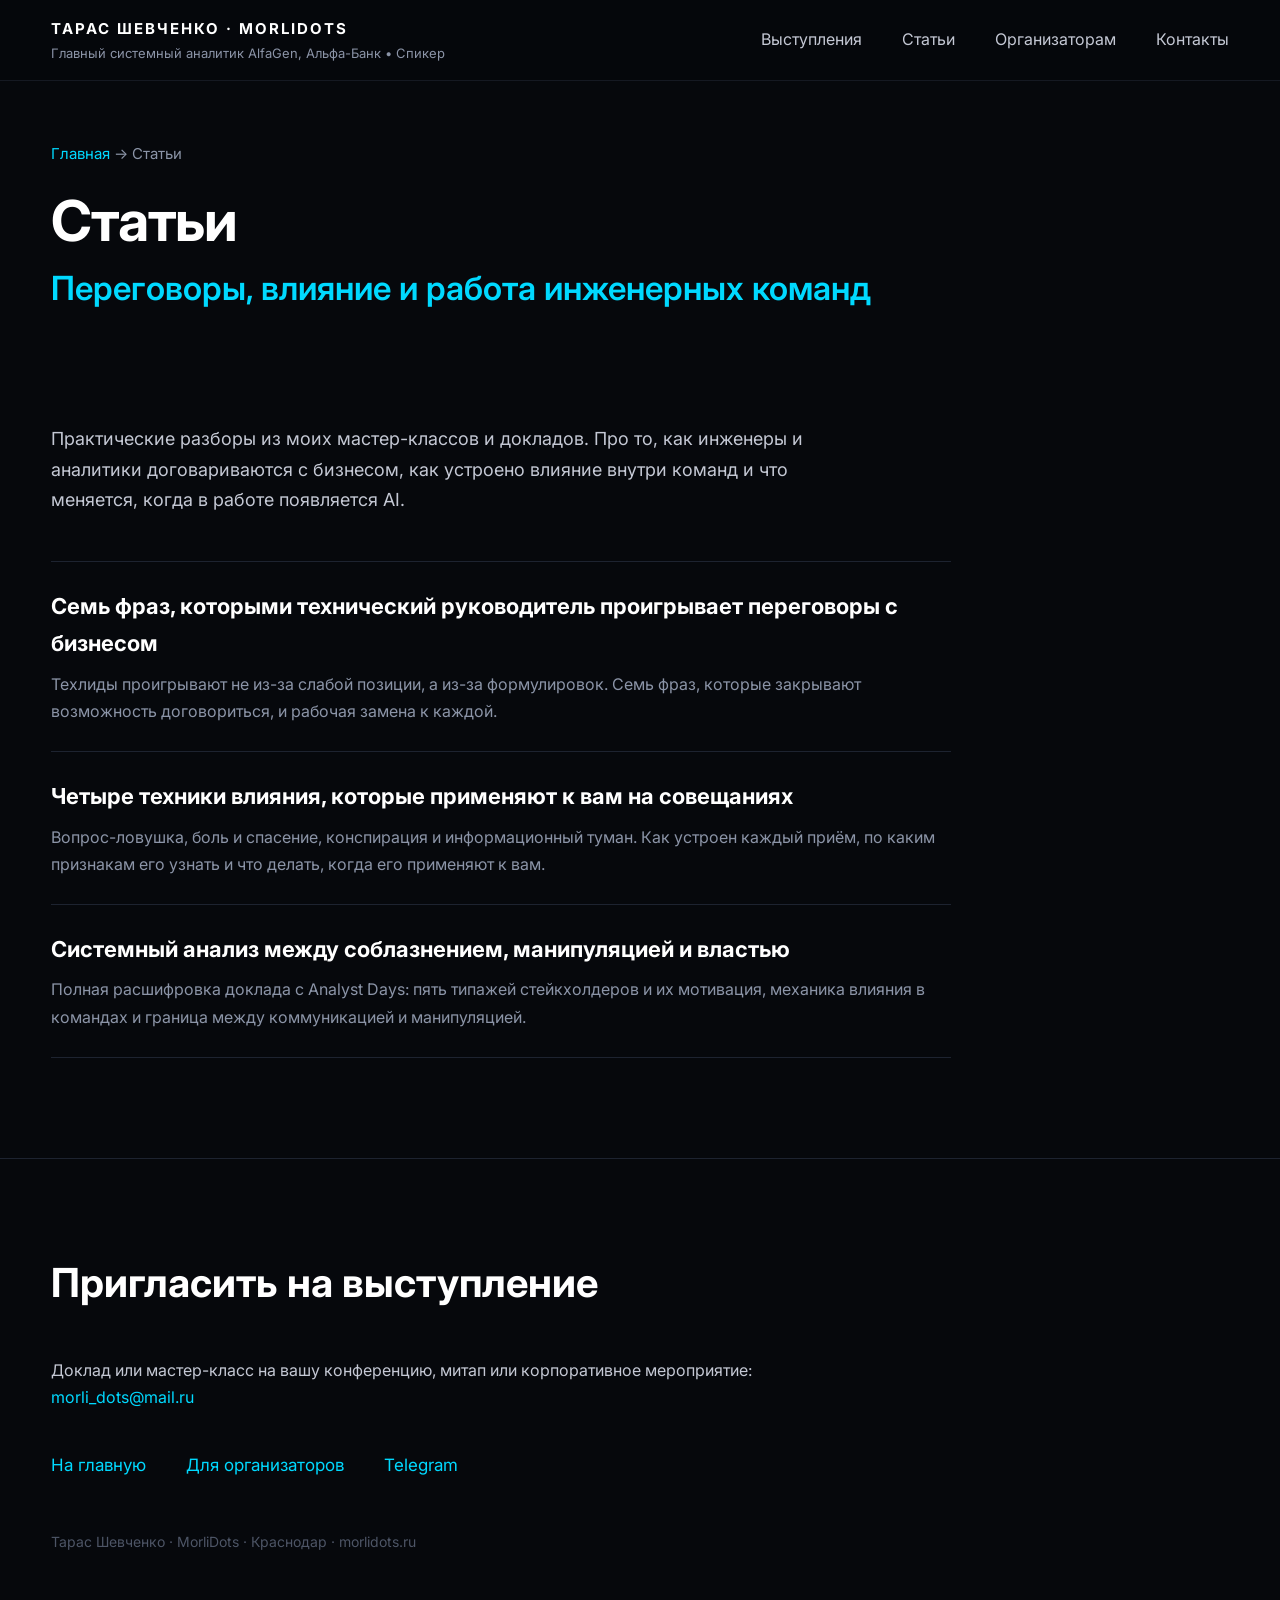
==== articles/index.html @ 01f883f8 "Add files via upload" ====
<!DOCTYPE html>
<html lang="ru">
<head>
<meta charset="UTF-8">
<meta name="viewport" content="width=device-width,initial-scale=1">

<title>Статьи о переговорах, требованиях и работе инженерных команд — Тарас Шевченко (MorliDots)</title>
<meta name="description" content="Статьи и разборы о внутрикорпоративных переговорах, влиянии в рабочих коммуникациях, требованиях и работе инженерных команд в эпоху AI. Автор — Тарас Шевченко, главный системный аналитик AI-платформы, спикер Analyst Days, DevOpsConf и TeamLead Conf.">
<link rel="canonical" href="https://morlidots.ru/articles/">

<meta property="og:type" content="website">
<meta property="og:title" content="Статьи — Тарас Шевченко (MorliDots)">
<meta property="og:description" content="Разборы о переговорах инженеров с бизнесом, влиянии в рабочих коммуникациях и работе команд в эпоху AI.">
<meta property="og:url" content="https://morlidots.ru/articles/">
<meta property="og:locale" content="ru_RU">

<link rel="stylesheet" href="../style.css">
<link rel="preconnect" href="https://fonts.googleapis.com">
<link href="https://fonts.googleapis.com/css2?family=Inter:wght@300;400;500;600;700;800&display=swap" rel="stylesheet">

<script type="application/ld+json">
{
  "@context": "https://schema.org",
  "@type": "CollectionPage",
  "name": "Статьи Тараса Шевченко (MorliDots)",
  "description": "Разборы о внутрикорпоративных переговорах, влиянии в рабочих коммуникациях, требованиях и работе инженерных команд.",
  "inLanguage": "ru",
  "url": "https://morlidots.ru/articles/",
  "author": {
    "@type": "Person",
    "name": "Тарас Шевченко",
    "alternateName": "MorliDots",
    "url": "https://morlidots.ru/"
  },
  "hasPart": [
    {
      "@type": "Article",
      "headline": "Четыре техники влияния, которые применяют к вам на совещаниях",
      "url": "https://morlidots.ru/articles/tehniki-vliyaniya.html"
    },
    {
      "@type": "Article",
      "headline": "Семь фраз, которыми технический руководитель проигрывает переговоры с бизнесом",
      "url": "https://morlidots.ru/articles/sem-fraz-peregovory.html"
    }
  ]
}
</script>

<!-- ===== СТАНДАРТНЫЙ БЛОК: иконки и счётчики ===== -->
<link rel="icon" href="/favicon.svg" type="image/svg+xml">
<link rel="icon" href="/favicon.ico" sizes="32x32">
<link rel="apple-touch-icon" href="/favicon-180.png">

<!-- Google tag (gtag.js) -->
<script async src="https://www.googletagmanager.com/gtag/js?id=G-QC8YJLD4YS"></script>
<script>
  window.dataLayer = window.dataLayer || [];
  function gtag(){dataLayer.push(arguments);}
  gtag('js', new Date());
  gtag('config', 'G-QC8YJLD4YS');
</script>

<!-- Yandex.Metrika counter -->
<script type="text/javascript">
    (function(m,e,t,r,i,k,a){
        m[i]=m[i]||function(){(m[i].a=m[i].a||[]).push(arguments)};
        m[i].l=1*new Date();
        for (var j = 0; j < document.scripts.length; j++) {if (document.scripts[j].src === r) { return; }}
        k=e.createElement(t),a=e.getElementsByTagName(t)[0],k.async=1,k.src=r,a.parentNode.insertBefore(k,a)
    })(window, document,'script','https://mc.yandex.ru/metrika/tag.js?id=110468772', 'ym');
    ym(110468772, 'init', {ssr:true, webvisor:true, clickmap:true, ecommerce:"dataLayer", referrer: document.referrer, url: location.href, accurateTrackBounce:true, trackLinks:true});
</script>
<noscript><div><img src="https://mc.yandex.ru/watch/110468772" style="position:absolute; left:-9999px;" alt="" /></div></noscript>
<!-- ===== /СТАНДАРТНЫЙ БЛОК ===== -->
</head>
<body>

<header class="header">
  <div class="container nav">
    <div class="logo">
      <div class="name"><a href="../index.html">ТАРАС ШЕВЧЕНКО · MORLIDOTS</a></div>
      <div class="role">Главный системный аналитик AlfaGen, Альфа-Банк • Спикер</div>
    </div>
    <nav>
      <a href="../index.html#history">Выступления</a>
      <a href="./index.html">Статьи</a>
      <a href="../index.html#organizers">Организаторам</a>
      <a href="../index.html#contacts">Контакты</a>
    </nav>
  </div>
</header>

<section class="talk-hero">
  <div class="container">
    <div class="breadcrumb"><a href="../index.html">Главная</a> → Статьи</div>
    <h1>Статьи</h1>
    <div class="tagline">Переговоры, влияние и работа инженерных команд</div>
  </div>
</section>

<section class="section">
  <div class="container">

    <p class="section-lead">Практические разборы из моих мастер-классов и докладов. Про то, как инженеры и аналитики договариваются с бизнесом, как устроено влияние внутри команд и что меняется, когда в работе появляется AI.</p>

    <ul class="article-list">

      <li>
        <h3><a href="./sem-fraz-peregovory.html">Семь фраз, которыми технический руководитель проигрывает переговоры с бизнесом</a></h3>
        <p>Техлиды проигрывают не из-за слабой позиции, а из-за формулировок. Семь фраз, которые закрывают возможность договориться, и рабочая замена к каждой.</p>
      </li>

      <li>
        <h3><a href="./tehniki-vliyaniya.html">Четыре техники влияния, которые применяют к вам на совещаниях</a></h3>
        <p>Вопрос-ловушка, боль и спасение, конспирация и информационный туман. Как устроен каждый приём, по каким признакам его узнать и что делать, когда его применяют к вам.</p>
      </li>

      <li>
        <h3><a href="../talk-provoke.html">Системный анализ между соблазнением, манипуляцией и властью</a></h3>
        <p>Полная расшифровка доклада с Analyst Days: пять типажей стейкхолдеров и их мотивация, механика влияния в командах и граница между коммуникацией и манипуляцией.</p>
      </li>

    </ul>

  </div>
</section>

<footer>
  <div class="container">
    <h2>Пригласить на выступление</h2>
    <p>Доклад или мастер-класс на вашу конференцию, митап или корпоративное мероприятие: <a href="mailto:morli_dots@mail.ru">morli_dots@mail.ru</a></p>
    <div class="contacts-row">
      <a href="../index.html">На главную</a>
      <a href="../index.html#organizers">Для организаторов</a>
      <a href="https://t.me/AnalystsMind" target="_blank" rel="noopener">Telegram</a>
    </div>
    <p class="footer-signature">Тарас Шевченко · MorliDots · Краснодар · morlidots.ru</p>
  </div>
</footer>

</body>
</html>
---- style.css ----
*,
*::before,
*::after {
    margin: 0;
    padding: 0;
    box-sizing: border-box;
}

html {
    scroll-behavior: smooth;
}

body {
    background: #06080c;
    color: #ffffff;
    font-family: "Inter", sans-serif;
    line-height: 1.7;
    -webkit-font-smoothing: antialiased;
    text-rendering: optimizeLegibility;
}

img {
    display: block;
    max-width: 100%;
}

a {
    text-decoration: none;
    color: inherit;
}

a,
button,
.card,
.badges img,
.stat,
.btn {
    transition: all .25s ease;
}

.container {
    width: min(1400px, 92%);
    margin: 0 auto;
}

/* ==========================
   HEADER
========================== */

.header {
    position: sticky;
    top: 0;
    z-index: 1000;
    background: rgba(6, 8, 12, .85);
    backdrop-filter: blur(20px);
    border-bottom: 1px solid #151922;
}

.nav {
    height: 80px;
    display: flex;
    justify-content: space-between;
    align-items: center;
    gap: 40px;
}

.logo .name {
    font-size: 15px;
    font-weight: 700;
    letter-spacing: 2px;
    white-space: nowrap;
}

.logo .role {
    font-size: 13px;
    color: #8b94a7;
}

nav {
    display: flex;
    gap: 40px;
}

nav a {
    color: #c4c8d4;
}

nav a:hover {
    color: #00d9ff;
}

/* ==========================
   HERO
========================== */

.hero {
    padding: 70px 0 90px;
}

/* Имя вынесено из сетки — тянется на всю ширину контейнера */
.hero-head {
    margin-bottom: 60px;
}

.hero-grid {
    display: grid;
    grid-template-columns:
        minmax(280px, 340px)
        minmax(400px, 1fr)
        minmax(180px, 220px);
    gap: 50px;
    align-items: center;
}

.hero-photo {
    display: flex;
    justify-content: center;
    align-items: center;
}

.hero-photo img {
    width: 100%;
    max-width: 340px;
    aspect-ratio: 1;
    object-fit: cover;
    border-radius: 32px;
    box-shadow:
        0 40px 80px rgba(0,0,0,.45);
}

.label {
    color: #00d9ff;
    font-size: 13px;
    font-weight: 700;
    letter-spacing: 3px;
    margin-bottom: 24px;
    /* «•» в Inter сидит низко — приподнимаем, чтобы строка не выглядела рваной */
    white-space: nowrap;
}

.label .dot {
    display: inline-block;
    margin: 0 4px;
    color: #2a3444;
    transform: translateY(-1px);
}

.hero-content {
    max-width: 100%;
}

h1 {
    font-size: clamp(40px, 7.6vw, 112px);
    line-height: .98;
    margin-bottom: 18px;
    letter-spacing: -2px;
    text-wrap: balance;
}

/* Ник тем же кеглем, но приглушённый — имя и хэндл читаются как одно целое */
h1 .handle {
    color: #3a4354;
    font-weight: 500;
}

.tagline {
    font-size: clamp(20px, 2.6vw, 34px);
    line-height: 1.25;
    color: #00d9ff;
    font-weight: 600;
    max-width: 900px;
}

.hero p {
    font-size: clamp(17px, 1.5vw, 19px);
    color: #c4c8d4;
    max-width: 100%;
}

/* Факты чипами, а не серой строкой — не «болтается», а держит низ блока */
.hero-facts {
    list-style: none;
    display: flex;
    flex-wrap: wrap;
    gap: 10px;
    margin-top: 26px;
}

.hero-facts li {
    padding: 8px 16px;
    border: 1px solid #1d2330;
    border-radius: 999px;
    color: #8b94a7;
    font-size: 14px;
    font-weight: 500;
    white-space: nowrap;
}

.buttons {
    display: flex;
    flex-wrap: wrap;
    gap: 20px;
    margin-top: 40px;
}

.btn {
    padding: 18px 30px;
    border-radius: 16px;
    font-weight: 600;
}

.btn:hover {
    transform: translateY(-3px);
}

.btn-primary {
    background: linear-gradient(
        90deg,
        #00d9ff,
        #42bfff
    );
    color: #000;
}

.btn-primary:hover {
    box-shadow:
        0 15px 35px rgba(0,217,255,.25);
}

.btn-secondary {
    border: 1px solid #293040;
    color: #fff;
}

.btn-secondary:hover {
    border-color: #00d9ff;
}

/* ==========================
   STATS
========================== */

.stats {
    display: flex;
    flex-direction: column;
    gap: 24px;
}

.stat {
    background: #11151f;
    border: 1px solid #1d2330;
    border-radius: 24px;
    padding: 28px;
    min-width: 180px;
}

.stat:hover {
    border-color: #00d9ff;
}

.number {
    font-size: 42px;
    font-weight: 800;
    color: #00d9ff;
    line-height: 1.1;
}

.text {
    color: #8b94a7;
    font-size: 15px;
}

/* ==========================
   CONFERENCES
========================== */

.events-strip {
    padding: 30px 0;
    border-top: 1px solid #1d2330;
    border-bottom: 1px solid #1d2330;
}

.events-track {
    display: flex;
    flex-wrap: wrap;
    justify-content: center;
    gap: 16px;
}

.events-track span {
    padding: 14px 24px;
    background: #11151f;
    border: 1px solid #1d2330;
    border-radius: 999px;
    color: #8b94a7;
    font-weight: 600;
}

.events-track span:hover {
    color: #00d9ff;
    border-color: #00d9ff;
}

/* ==========================
   SECTIONS
========================== */

.section {
    padding: 100px 0;
}

.dark {
    background: #0d1117;
}

h2 {
    font-size: clamp(28px, 3.4vw, 40px);
    margin-bottom: 50px;
    line-height: 1.2;
}

h3 {
    margin-bottom: 14px;
}

.section-lead {
    color: #c4c8d4;
    max-width: 800px;
    margin-top: -25px;
    margin-bottom: 45px;
    font-size: 18px;
}

/* ==========================
   TIMELINE — «Где выступал»
========================== */

.timeline {
    list-style: none;
    border-top: 1px solid #1d2330;
}

.timeline li {
    padding: 22px 0;
    border-bottom: 1px solid #1d2330;
    display: grid;
    grid-template-columns: minmax(240px, 320px) 1fr;
    gap: 30px;
}

.timeline .when {
    font-weight: 600;
    color: #ffffff;
}

.timeline .what {
    color: #8b94a7;
}

.timeline .what a {
    color: #00d9ff;
}

.timeline .what a:hover {
    color: #7deeff;
}

@media (max-width: 900px) {
    .timeline li {
        grid-template-columns: 1fr;
        gap: 6px;
    }
}

/* ==========================
   TALKS / CARDS
========================== */

.cards {
    display: grid;
    grid-template-columns: repeat(auto-fit, minmax(360px,1fr));
    gap: 32px;
}

.card {
    background: #11151f;
    border: 1px solid #1d2330;
    border-radius: 32px;
    overflow: hidden;
    display: flex;
    flex-direction: column;
    height: 100%;
}

.card:hover {
    transform: translateY(-8px);
    box-shadow:
        0 30px 60px rgba(0,0,0,.5),
        0 0 40px rgba(0,217,255,.15);
}

.card img {
    width: 100%;
    height: 260px;
    object-fit: contain;
    background: #0d1117;
    padding: 8px;
}

.card-content {
    padding: 30px;
    display: flex;
    flex-direction: column;
    flex-grow: 1;
}

.card-content h3 {
    font-size: 21px;
    line-height: 1.3;
    margin-bottom: 12px;
}

/*  БЫЛО: .card-content p { flex: 1; min-height: 80px }
    Это правило растягивало КАЖДЫЙ абзац карточки.
    С одним абзацем работало как распорка, с несколькими — ломало верстку. */
.card-content p {
    color: #c4c8d4;
    margin-bottom: 14px;
}

.card-content p:last-child {
    margin-bottom: 0;
}

/* Распорка теперь отдельным элементом, а не абзацем */
.card-spacer {
    flex: 1;
    min-height: 10px;
}

.talk-meta {
    color: #8b94a7;
    font-size: 14px;
    line-height: 1.6;
    margin-bottom: 16px;
}

.talk-meta strong {
    color: #c4c8d4;
}

.talk-meta a {
    color: #00d9ff;
    border-bottom: 1px solid rgba(0,217,255,.3);
}

.talk-meta a:hover {
    color: #7deeff;
}

/* ==========================
   VIDEO LINK
========================== */

.talk-link {
    display: inline-flex;
    align-items: center;
    gap: 8px;

    margin-top: 24px;
    padding-top: 20px;

    border-top: 1px solid #1d2330;

    color: #00d9ff;
    font-weight: 600;
    font-size: 15px;

    transition: all .25s ease;
}

.talk-link:hover {
    color: #7deeff;
    transform: translateX(4px);
}

/* ==========================
   ТЕЗИСЫ — длинные тексты вне сетки карточек
========================== */

.thesis {
    background: #11151f;
    border: 1px solid #1d2330;
    border-radius: 32px;
    padding: 48px;
    margin-bottom: 28px;
}

.thesis:last-child {
    margin-bottom: 0;
}

.thesis h3 {
    font-size: 24px;
    line-height: 1.3;
    margin-bottom: 10px;
}

.thesis p {
    color: #c4c8d4;
    margin-bottom: 18px;
    max-width: 900px;
}

.thesis p:last-child {
    margin-bottom: 0;
}

/* ==========================
   КОРПОРАТИВНЫЙ БЛОК
========================== */

.quote {
    border-left: 3px solid #00d9ff;
    padding: 4px 0 4px 24px;
    margin: 28px 0 0;
    color: #c4c8d4;
    font-size: 19px;
    max-width: 900px;
}

.quote cite {
    display: block;
    margin-top: 14px;
    font-style: normal;
    font-size: 14px;
    color: #8b94a7;
}

/* ==========================
   ДЛЯ ОРГАНИЗАТОРОВ
========================== */

.organizers-grid {
    background: #11151f;
    border: 1px solid #1d2330;
    border-radius: 32px;
    padding: 48px;
    display: grid;
    grid-template-columns: repeat(auto-fit, minmax(300px, 1fr));
    gap: 36px 50px;
}

.organizers-grid dt {
    font-weight: 700;
    color: #00d9ff;
    font-size: 14px;
    letter-spacing: 1.5px;
    text-transform: uppercase;
    margin-bottom: 8px;
}

.organizers-grid dd {
    color: #c4c8d4;
}

.organizers-grid dd a {
    color: #00d9ff;
}

.organizers-grid .item {
    min-width: 0;
}

@media (max-width: 768px) {
    .organizers-grid {
        padding: 32px;
    }
}

/* ==========================
   СПИСОК ПУБЛИКАЦИЙ
========================== */

.plain-list {
    list-style: none;
    max-width: 900px;
}

.plain-list li {
    padding: 16px 0;
    border-bottom: 1px solid #1d2330;
    color: #8b94a7;
}

.plain-list li:first-child {
    border-top: 1px solid #1d2330;
}

.plain-list a {
    color: #00d9ff;
    font-weight: 600;
}

.plain-list a:hover {
    color: #7deeff;
}

/* ==========================
   ABOUT
========================== */

.about-grid {
    display: grid;
    grid-template-columns: 1.4fr 1fr;
    gap: 40px;
    align-items: start;
}

.about-card {
    background: #11151f;
    border: 1px solid #1d2330;
    border-radius: 32px;
    padding: 48px;
}

.about-card p {
    color: #c4c8d4;
    margin-bottom: 20px;
}

.about-card p:last-child {
    margin-bottom: 0;
}

.topics {
    list-style: none;
}

.topics li {
    color: #c4c8d4;
    margin-bottom: 20px;
    padding-left: 22px;
    position: relative;
}

.topics li:last-child {
    margin-bottom: 0;
}

.topics li::before {
    content: "";
    position: absolute;
    left: 0;
    top: 12px;
    width: 7px;
    height: 7px;
    border-radius: 50%;
    background: #00d9ff;
}

/* ==========================
   BADGES
========================== */

.badges {
    display: grid;
    grid-template-columns:
        repeat(auto-fit,minmax(240px,1fr));
    gap: 24px;
}

.badges figure {
    margin: 0;
}

.badges img {
    border-radius: 24px;
    width: 100%;
}

.badges img:hover {
    transform: scale(1.03);
}

.badges figcaption {
    margin-top: 14px;
    text-align: center;
    color: #8b94a7;
    font-size: 14px;
    line-height: 1.45;
}

/* ==========================
   FOOTER
========================== */

footer {
    padding: 100px 0;
    border-top: 1px solid #1d2330;
}

footer p {
    color: #c4c8d4;
    max-width: 800px;
}

footer p a {
    color: #00d9ff;
}

.contacts-row {
    display: flex;
    flex-wrap: wrap;
    gap: 40px;
    margin-top: 40px;
}

.contacts-row a {
    color: #00d9ff;
    font-size: 17px;
}

.contacts-row a:hover {
    transform: translateY(-2px);
    color: #7deeff;
}

.footer-signature {
    margin-top: 50px;
    color: #4d5566 !important;
    font-size: 14px;
}

/* ==========================
   MOBILE
========================== */

@media (max-width: 1200px) {

    .hero-head {
        margin-bottom: 40px;
    }

    .hero-grid {
        grid-template-columns: 1fr;
        gap: 40px;
    }

    .stats {
        flex-direction: row;
        flex-wrap: wrap;
    }

    .stat {
        flex: 1;
    }

    .about-grid {
        grid-template-columns: 1fr;
    }
}

@media (max-width: 900px) {

    nav {
        display: none;
    }

    .cards {
        grid-template-columns: 1fr;
    }

    .card img {
        height: 220px;
    }

    .thesis {
        padding: 32px;
    }
}

@media (max-width: 768px) {

    .section {
        padding: 70px 0;
    }

    h1 {
        letter-spacing: -1px;
    }

    .label {
        white-space: normal;
    }

    .stats {
        flex-direction: column;
    }

    .buttons {
        flex-direction: column;
    }

    .btn {
        text-align: center;
    }

    .contacts-row {
        flex-direction: column;
        gap: 20px;
    }

    .about-card {
        padding: 32px;
    }

    .quote {
        font-size: 17px;
    }
}

/* ==========================
   СТРАНИЦА ДОКЛАДА / РАСШИФРОВКА
========================== */

.talk-hero {
    padding: 60px 0 40px;
}

.talk-hero h1 {
    font-size: clamp(30px, 4.4vw, 62px);
    letter-spacing: -1px;
    margin-bottom: 20px;
}

.breadcrumb {
    color: #8b94a7;
    font-size: 15px;
    margin-bottom: 26px;
}

.breadcrumb a {
    color: #00d9ff;
}

.talk-facts {
    display: flex;
    flex-wrap: wrap;
    gap: 10px;
    list-style: none;
    margin-top: 26px;
}

.talk-facts li {
    padding: 8px 16px;
    border: 1px solid #1d2330;
    border-radius: 999px;
    color: #8b94a7;
    font-size: 14px;
    white-space: nowrap;
}

.video-cta {
    display: inline-flex;
    align-items: center;
    gap: 10px;
    margin-top: 32px;
    padding: 18px 30px;
    border-radius: 16px;
    background: linear-gradient(90deg, #00d9ff, #42bfff);
    color: #000;
    font-weight: 600;
}

.video-cta:hover {
    transform: translateY(-3px);
    box-shadow: 0 15px 35px rgba(0,217,255,.25);
}

.summary {
    background: #11151f;
    border: 1px solid #1d2330;
    border-radius: 32px;
    padding: 48px;
}

.summary h2 {
    font-size: 28px;
    margin-bottom: 24px;
}

.pullquote {
    font-size: clamp(20px, 2.4vw, 30px);
    line-height: 1.35;
    font-weight: 600;
    color: #ffffff;
    border-left: 3px solid #00d9ff;
    padding-left: 26px;
    margin: 50px 0;
    max-width: 900px;
}

.pullquote span {
    display: block;
    margin-top: 14px;
    font-size: 15px;
    font-weight: 400;
    color: #8b94a7;
}

/* Расшифровка */

.transcript {
    max-width: 820px;
}

.transcript h2 {
    margin-top: 60px;
    font-size: 30px;
    margin-bottom: 30px;
    padding-top: 40px;
    border-top: 1px solid #1d2330;
}

.transcript h2:first-child {
    margin-top: 0;
    padding-top: 0;
    border-top: none;
}

.speech {
    display: grid;
    grid-template-columns: 130px 1fr;
    gap: 24px;
    padding: 20px 0;
}

.speech .who {
    font-weight: 600;
    font-size: 15px;
    line-height: 1.5;
}

.speech.taras .who {
    color: #00d9ff;
}

.speech.tatiana .who {
    color: #ff8a5c;
}

.speech .who .ts {
    display: block;
    font-weight: 400;
    font-size: 13px;
    color: #4d5566;
    margin-top: 2px;
}

.speech .who .ts a {
    color: #4d5566;
}

.speech .who .ts a:hover {
    color: #00d9ff;
}

.speech p {
    color: #c4c8d4;
    margin-bottom: 14px;
}

.speech p:last-child {
    margin-bottom: 0;
}

.note {
    background: #11151f;
    border: 1px solid #1d2330;
    border-left: 3px solid #4d5566;
    border-radius: 16px;
    padding: 26px 30px;
    color: #8b94a7;
    font-size: 15px;
    margin: 40px 0;
    max-width: 820px;
}

.note strong {
    color: #c4c8d4;
}

@media (max-width: 768px) {

    .speech {
        grid-template-columns: 1fr;
        gap: 8px;
    }

    .speech .who .ts {
        display: inline;
        margin-left: 10px;
    }

    .summary {
        padding: 32px;
    }

    .pullquote {
        padding-left: 18px;
    }
}

/* ==========================
   СТАТЬИ
========================== */

.article {
    max-width: 780px;
}

.article > p {
    color: #c4c8d4;
    font-size: 18px;
    margin-bottom: 22px;
}

.article h2 {
    font-size: 28px;
    margin: 55px 0 22px;
    line-height: 1.25;
}

.article h3 {
    font-size: 21px;
    margin: 36px 0 14px;
    color: #ffffff;
}

.article ul,
.article ol {
    margin: 0 0 22px 22px;
    color: #c4c8d4;
}

.article li {
    margin-bottom: 12px;
}

.article strong {
    color: #ffffff;
}

.article a {
    color: #00d9ff;
    border-bottom: 1px solid rgba(0,217,255,.3);
}

.article a:hover {
    color: #7deeff;
}

.lead {
    background: #11151f;
    border: 1px solid #1d2330;
    border-left: 3px solid #00d9ff;
    border-radius: 16px;
    padding: 28px 32px;
    margin-bottom: 45px;
}

.lead p {
    color: #c4c8d4 !important;
    font-size: 18px !important;
    margin: 0 !important;
}

.example {
    border-left: 3px solid #2a3444;
    padding: 6px 0 6px 22px;
    margin: 22px 0;
    color: #ffffff;
    font-size: 19px;
    line-height: 1.5;
}

.author-box {
    background: #11151f;
    border: 1px solid #1d2330;
    border-radius: 24px;
    padding: 32px;
    margin-top: 60px;
    color: #8b94a7;
    font-size: 15px;
}

.author-box strong {
    color: #ffffff;
}

.author-box a {
    color: #00d9ff;
}

.article-list {
    list-style: none;
    margin: 0;
    max-width: 900px;
}

.article-list li {
    padding: 26px 0;
    border-bottom: 1px solid #1d2330;
    margin: 0;
}

.article-list li:first-child {
    border-top: 1px solid #1d2330;
}

.article-list h3 {
    margin-bottom: 8px;
    font-size: 22px;
}

.article-list h3 a {
    color: #ffffff;
    border: none;
}

.article-list h3 a:hover {
    color: #00d9ff;
}

.article-list p {
    color: #8b94a7;
    margin: 0;
}

@media (max-width: 768px) {
    .lead { padding: 22px 24px; }
    .article h2 { font-size: 24px; margin-top: 40px; }
}
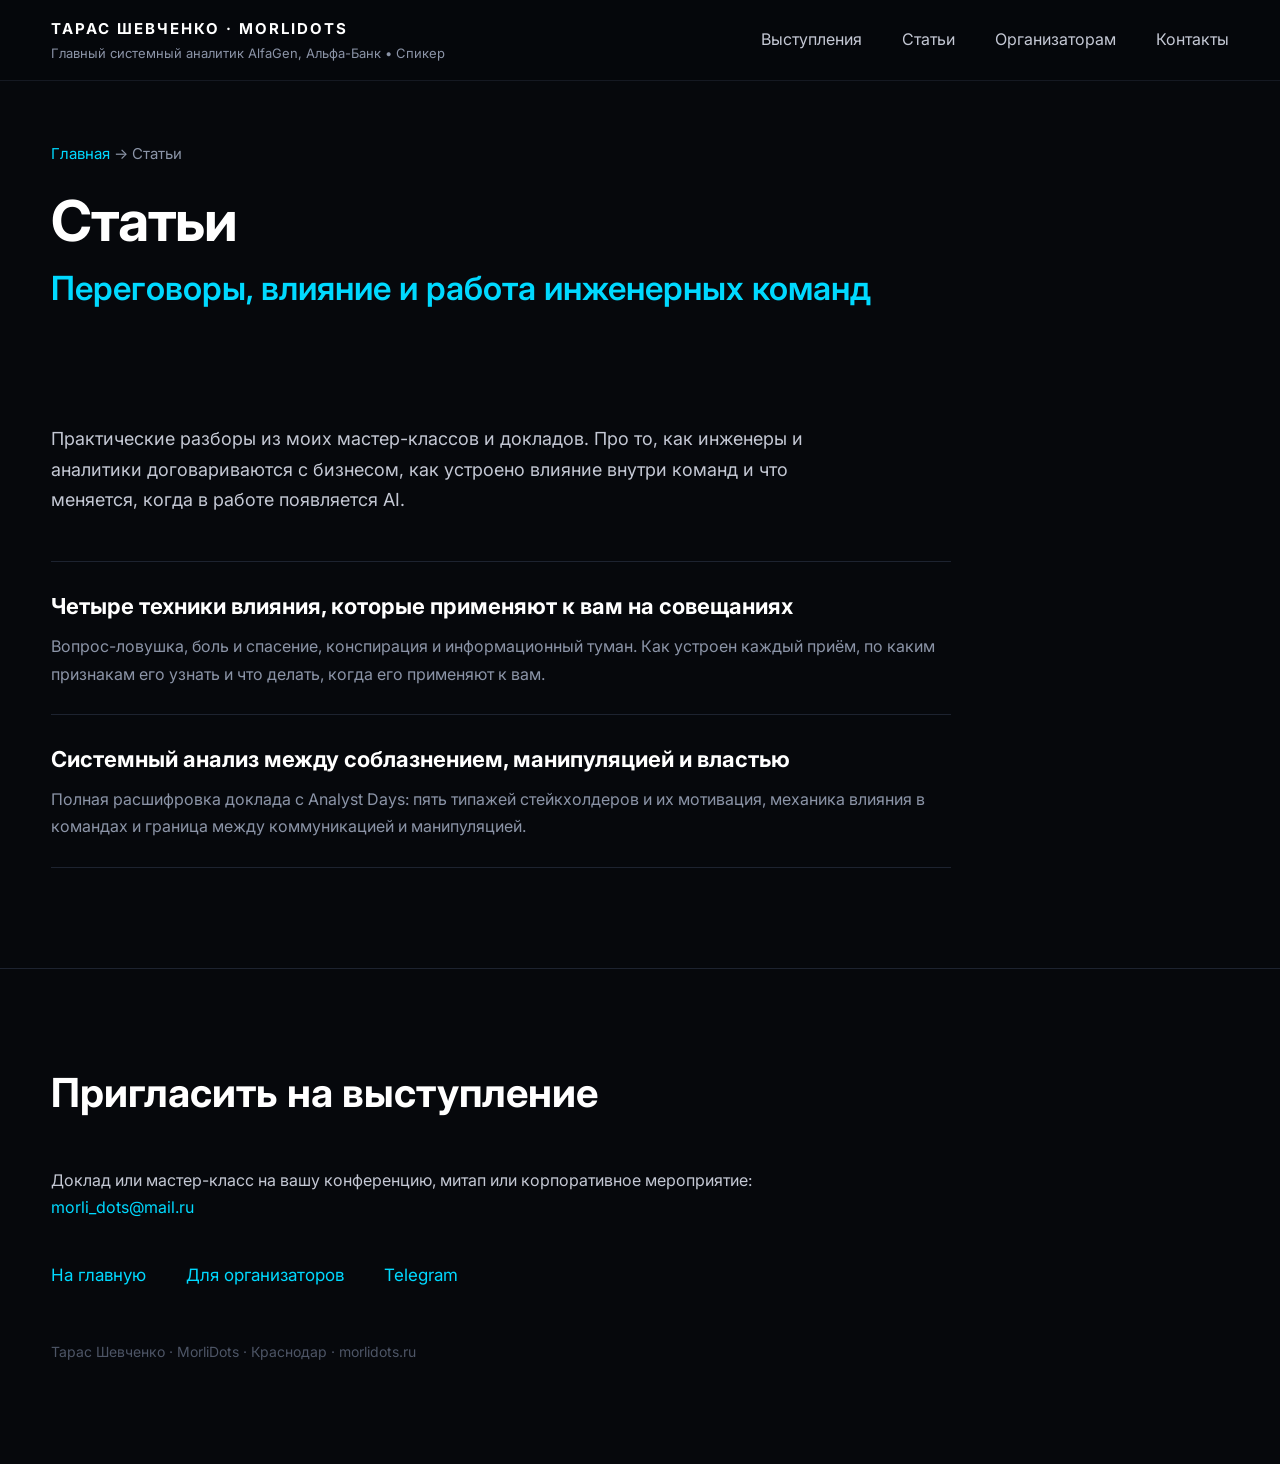
==== commit 3dbc8ab4: "Update index.html" ====
--- a/articles/index.html
+++ b/articles/index.html
@@ -106,10 +106,12 @@
 
     <ul class="article-list">
 
+<!-- ВЕРНУТЬ ЗАВТРА, после публикации второй статьи
       <li>
         <h3><a href="./sem-fraz-peregovory.html">Семь фраз, которыми технический руководитель проигрывает переговоры с бизнесом</a></h3>
         <p>Техлиды проигрывают не из-за слабой позиции, а из-за формулировок. Семь фраз, которые закрывают возможность договориться, и рабочая замена к каждой.</p>
       </li>
+      -->
 
       <li>
         <h3><a href="./tehniki-vliyaniya.html">Четыре техники влияния, которые применяют к вам на совещаниях</a></h3>
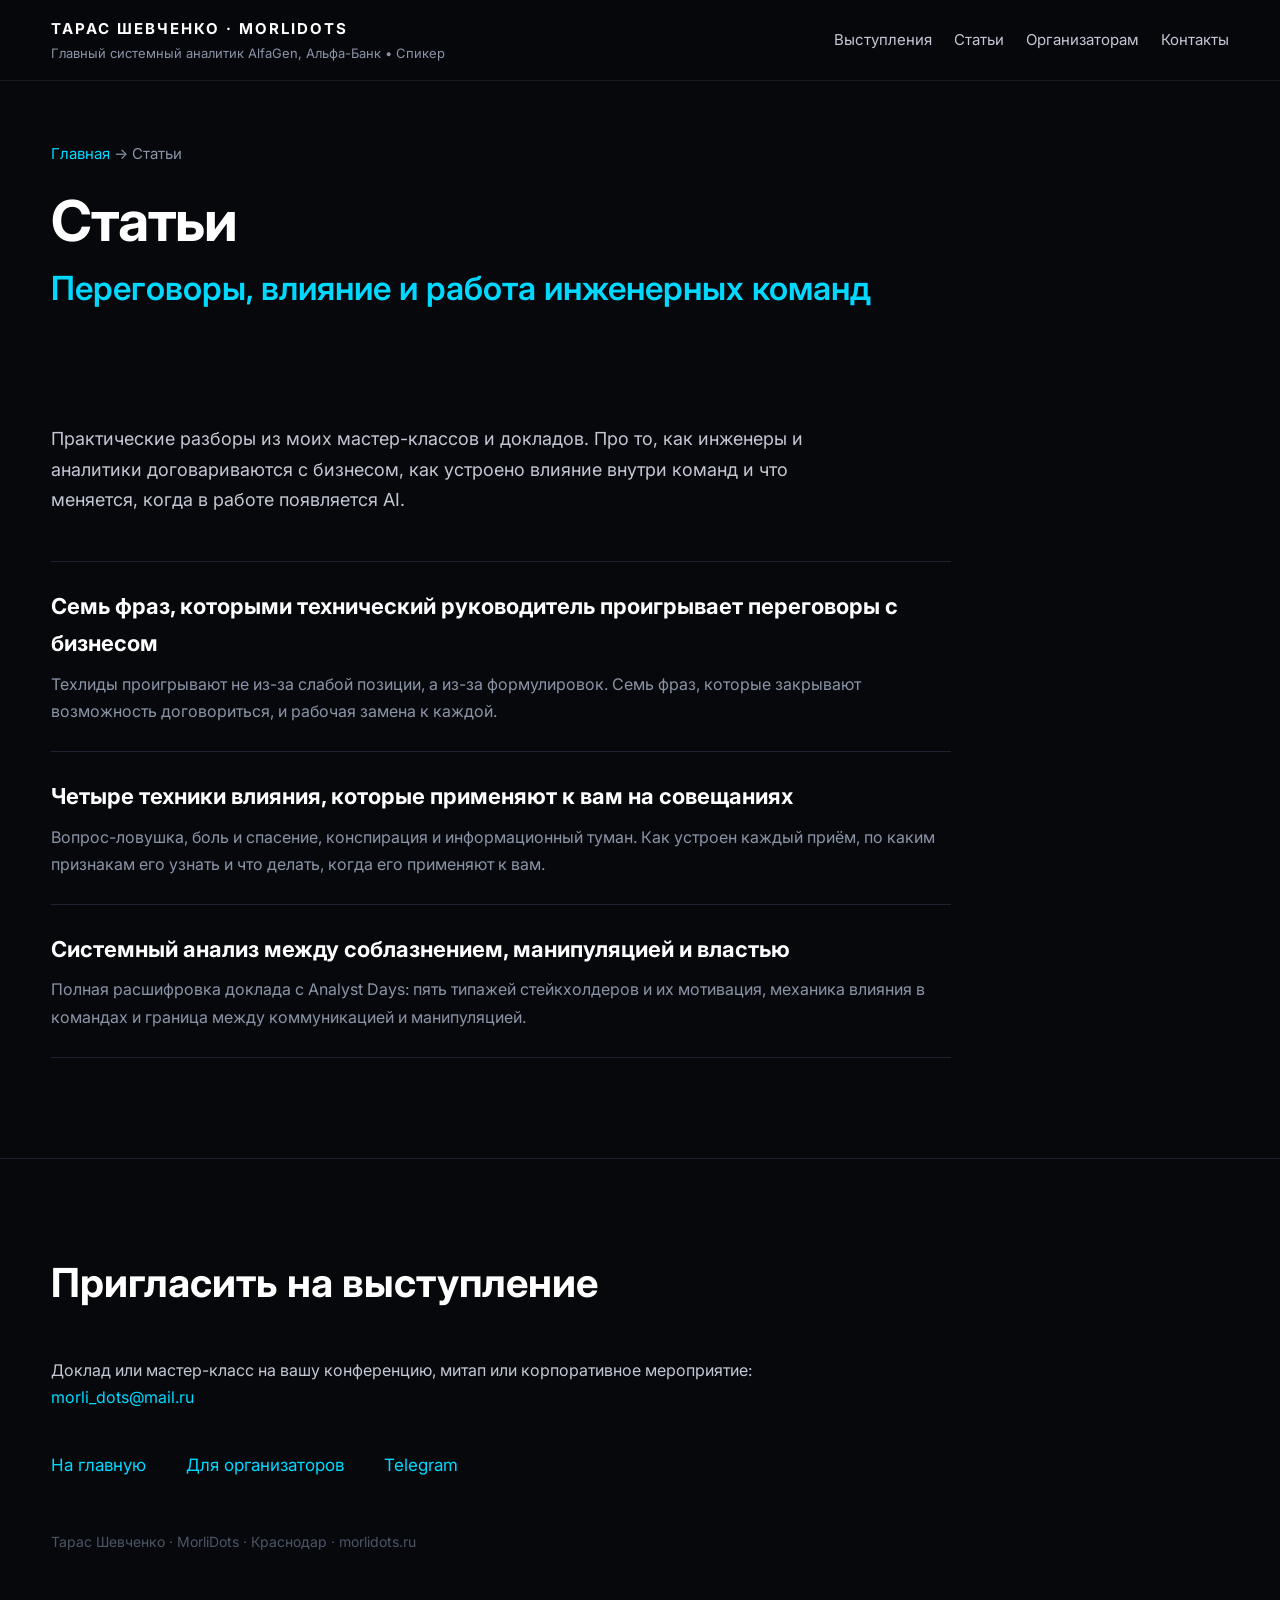
==== commit 79a501aa: "Update index.html" ====
--- a/articles/index.html
+++ b/articles/index.html
@@ -106,12 +106,12 @@
 
     <ul class="article-list">
 
-<!-- ВЕРНУТЬ ЗАВТРА, после публикации второй статьи
+
       <li>
         <h3><a href="./sem-fraz-peregovory.html">Семь фраз, которыми технический руководитель проигрывает переговоры с бизнесом</a></h3>
         <p>Техлиды проигрывают не из-за слабой позиции, а из-за формулировок. Семь фраз, которые закрывают возможность договориться, и рабочая замена к каждой.</p>
       </li>
-      -->
+
 
       <li>
         <h3><a href="./tehniki-vliyaniya.html">Четыре техники влияния, которые применяют к вам на совещаниях</a></h3>
--- a/style.css
+++ b/style.css
@@ -1,3 +1,9 @@
+/* ==========================================================
+   morlidots.ru
+   Токены: фон #06080c · панели #11151f · границы #1d2330
+           текст #c4c8d4 · приглушённый #8b94a7 · акцент #00d9ff
+   ========================================================== */
+
 *,
 *::before,
 *::after {
@@ -43,9 +49,10 @@
     margin: 0 auto;
 }
 
-/* ==========================
-   HEADER
-========================== */
+
+/* ==========================================================
+   ШАПКА И НАВИГАЦИЯ
+   ========================================================== */
 
 .header {
     position: sticky;
@@ -57,11 +64,12 @@
 }
 
 .nav {
-    height: 80px;
+    min-height: 80px;
     display: flex;
     justify-content: space-between;
     align-items: center;
     gap: 40px;
+    padding: 12px 0;
 }
 
 .logo .name {
@@ -78,20 +86,24 @@
 
 nav {
     display: flex;
-    gap: 40px;
+    gap: 34px;
+    flex-wrap: wrap;
+    justify-content: flex-end;
 }
 
 nav a {
     color: #c4c8d4;
+    white-space: nowrap;
 }
 
 nav a:hover {
     color: #00d9ff;
 }
 
-/* ==========================
-   HERO
-========================== */
+
+/* ==========================================================
+   ПЕРВЫЙ ЭКРАН
+   ========================================================== */
 
 .hero {
     padding: 70px 0 90px;
@@ -124,8 +136,7 @@
     aspect-ratio: 1;
     object-fit: cover;
     border-radius: 32px;
-    box-shadow:
-        0 40px 80px rgba(0,0,0,.45);
+    box-shadow: 0 40px 80px rgba(0,0,0,.45);
 }
 
 .label {
@@ -134,7 +145,6 @@
     font-weight: 700;
     letter-spacing: 3px;
     margin-bottom: 24px;
-    /* «•» в Inter сидит низко — приподнимаем, чтобы строка не выглядела рваной */
     white-space: nowrap;
 }
 
@@ -143,10 +153,6 @@
     margin: 0 4px;
     color: #2a3444;
     transform: translateY(-1px);
-}
-
-.hero-content {
-    max-width: 100%;
 }
 
 h1 {
@@ -157,7 +163,7 @@
     text-wrap: balance;
 }
 
-/* Ник тем же кеглем, но приглушённый — имя и хэндл читаются как одно целое */
+/* Ник тем же кеглем, но приглушённый */
 h1 .handle {
     color: #3a4354;
     font-weight: 500;
@@ -171,13 +177,17 @@
     max-width: 900px;
 }
 
+.hero-content {
+    max-width: 100%;
+}
+
 .hero p {
     font-size: clamp(17px, 1.5vw, 19px);
     color: #c4c8d4;
     max-width: 100%;
 }
 
-/* Факты чипами, а не серой строкой — не «болтается», а держит низ блока */
+/* Факты чипами — держат низ блока */
 .hero-facts {
     list-style: none;
     display: flex;
@@ -196,6 +206,11 @@
     white-space: nowrap;
 }
 
+
+/* ==========================================================
+   КНОПКИ
+   ========================================================== */
+
 .buttons {
     display: flex;
     flex-wrap: wrap;
@@ -214,17 +229,12 @@
 }
 
 .btn-primary {
-    background: linear-gradient(
-        90deg,
-        #00d9ff,
-        #42bfff
-    );
+    background: linear-gradient(90deg, #00d9ff, #42bfff);
     color: #000;
 }
 
 .btn-primary:hover {
-    box-shadow:
-        0 15px 35px rgba(0,217,255,.25);
+    box-shadow: 0 15px 35px rgba(0,217,255,.25);
 }
 
 .btn-secondary {
@@ -236,9 +246,10 @@
     border-color: #00d9ff;
 }
 
-/* ==========================
-   STATS
-========================== */
+
+/* ==========================================================
+   СЧЁТЧИКИ
+   ========================================================== */
 
 .stats {
     display: flex;
@@ -270,9 +281,10 @@
     font-size: 15px;
 }
 
-/* ==========================
-   CONFERENCES
-========================== */
+
+/* ==========================================================
+   ПОЛОСА КОНФЕРЕНЦИЙ
+   ========================================================== */
 
 .events-strip {
     padding: 30px 0;
@@ -301,9 +313,10 @@
     border-color: #00d9ff;
 }
 
-/* ==========================
-   SECTIONS
-========================== */
+
+/* ==========================================================
+   СЕКЦИИ И ЗАГОЛОВКИ
+   ========================================================== */
 
 .section {
     padding: 100px 0;
@@ -331,9 +344,10 @@
     font-size: 18px;
 }
 
-/* ==========================
-   TIMELINE — «Где выступал»
-========================== */
+
+/* ==========================================================
+   ХРОНОЛОГИЯ ВЫСТУПЛЕНИЙ
+   ========================================================== */
 
 .timeline {
     list-style: none;
@@ -365,20 +379,14 @@
     color: #7deeff;
 }
 
-@media (max-width: 900px) {
-    .timeline li {
-        grid-template-columns: 1fr;
-        gap: 6px;
-    }
-}
-
-/* ==========================
-   TALKS / CARDS
-========================== */
+
+/* ==========================================================
+   КАРТОЧКИ ДОКЛАДОВ
+   ========================================================== */
 
 .cards {
     display: grid;
-    grid-template-columns: repeat(auto-fit, minmax(360px,1fr));
+    grid-template-columns: repeat(auto-fit, minmax(360px, 1fr));
     gap: 32px;
 }
 
@@ -420,9 +428,8 @@
     margin-bottom: 12px;
 }
 
-/*  БЫЛО: .card-content p { flex: 1; min-height: 80px }
-    Это правило растягивало КАЖДЫЙ абзац карточки.
-    С одним абзацем работало как распорка, с несколькими — ломало верстку. */
+/* ВАЖНО: не возвращать сюда flex:1 и min-height —
+   они растягивают каждый абзац и ломают сетку при нескольких абзацах */
 .card-content p {
     color: #c4c8d4;
     margin-bottom: 14px;
@@ -432,7 +439,7 @@
     margin-bottom: 0;
 }
 
-/* Распорка теперь отдельным элементом, а не абзацем */
+/* Распорка отдельным элементом, а не абзацем */
 .card-spacer {
     flex: 1;
     min-height: 10px;
@@ -457,26 +464,17 @@
 .talk-meta a:hover {
     color: #7deeff;
 }
-
-/* ==========================
-   VIDEO LINK
-========================== */
 
 .talk-link {
     display: inline-flex;
     align-items: center;
     gap: 8px;
-
     margin-top: 24px;
     padding-top: 20px;
-
     border-top: 1px solid #1d2330;
-
     color: #00d9ff;
     font-weight: 600;
     font-size: 15px;
-
-    transition: all .25s ease;
 }
 
 .talk-link:hover {
@@ -484,9 +482,10 @@
     transform: translateX(4px);
 }
 
-/* ==========================
+
+/* ==========================================================
    ТЕЗИСЫ — длинные тексты вне сетки карточек
-========================== */
+   ========================================================== */
 
 .thesis {
     background: #11151f;
@@ -516,9 +515,10 @@
     margin-bottom: 0;
 }
 
-/* ==========================
-   КОРПОРАТИВНЫЙ БЛОК
-========================== */
+
+/* ==========================================================
+   ЦИТАТА
+   ========================================================== */
 
 .quote {
     border-left: 3px solid #00d9ff;
@@ -537,9 +537,10 @@
     color: #8b94a7;
 }
 
-/* ==========================
-   ДЛЯ ОРГАНИЗАТОРОВ
-========================== */
+
+/* ==========================================================
+   БЛОК ДЛЯ ОРГАНИЗАТОРОВ
+   ========================================================== */
 
 .organizers-grid {
     background: #11151f;
@@ -572,15 +573,10 @@
     min-width: 0;
 }
 
-@media (max-width: 768px) {
-    .organizers-grid {
-        padding: 32px;
-    }
-}
-
-/* ==========================
+
+/* ==========================================================
    СПИСОК ПУБЛИКАЦИЙ
-========================== */
+   ========================================================== */
 
 .plain-list {
     list-style: none;
@@ -606,9 +602,10 @@
     color: #7deeff;
 }
 
-/* ==========================
-   ABOUT
-========================== */
+
+/* ==========================================================
+   БЛОК «ОБО МНЕ»
+   ========================================================== */
 
 .about-grid {
     display: grid;
@@ -659,14 +656,14 @@
     background: #00d9ff;
 }
 
-/* ==========================
-   BADGES
-========================== */
+
+/* ==========================================================
+   БЕЙДЖИ
+   ========================================================== */
 
 .badges {
     display: grid;
-    grid-template-columns:
-        repeat(auto-fit,minmax(240px,1fr));
+    grid-template-columns: repeat(auto-fit, minmax(240px, 1fr));
     gap: 24px;
 }
 
@@ -691,138 +688,10 @@
     line-height: 1.45;
 }
 
-/* ==========================
-   FOOTER
-========================== */
-
-footer {
-    padding: 100px 0;
-    border-top: 1px solid #1d2330;
-}
-
-footer p {
-    color: #c4c8d4;
-    max-width: 800px;
-}
-
-footer p a {
-    color: #00d9ff;
-}
-
-.contacts-row {
-    display: flex;
-    flex-wrap: wrap;
-    gap: 40px;
-    margin-top: 40px;
-}
-
-.contacts-row a {
-    color: #00d9ff;
-    font-size: 17px;
-}
-
-.contacts-row a:hover {
-    transform: translateY(-2px);
-    color: #7deeff;
-}
-
-.footer-signature {
-    margin-top: 50px;
-    color: #4d5566 !important;
-    font-size: 14px;
-}
-
-/* ==========================
-   MOBILE
-========================== */
-
-@media (max-width: 1200px) {
-
-    .hero-head {
-        margin-bottom: 40px;
-    }
-
-    .hero-grid {
-        grid-template-columns: 1fr;
-        gap: 40px;
-    }
-
-    .stats {
-        flex-direction: row;
-        flex-wrap: wrap;
-    }
-
-    .stat {
-        flex: 1;
-    }
-
-    .about-grid {
-        grid-template-columns: 1fr;
-    }
-}
-
-@media (max-width: 900px) {
-
-    nav {
-        display: none;
-    }
-
-    .cards {
-        grid-template-columns: 1fr;
-    }
-
-    .card img {
-        height: 220px;
-    }
-
-    .thesis {
-        padding: 32px;
-    }
-}
-
-@media (max-width: 768px) {
-
-    .section {
-        padding: 70px 0;
-    }
-
-    h1 {
-        letter-spacing: -1px;
-    }
-
-    .label {
-        white-space: normal;
-    }
-
-    .stats {
-        flex-direction: column;
-    }
-
-    .buttons {
-        flex-direction: column;
-    }
-
-    .btn {
-        text-align: center;
-    }
-
-    .contacts-row {
-        flex-direction: column;
-        gap: 20px;
-    }
-
-    .about-card {
-        padding: 32px;
-    }
-
-    .quote {
-        font-size: 17px;
-    }
-}
-
-/* ==========================
-   СТРАНИЦА ДОКЛАДА / РАСШИФРОВКА
-========================== */
+
+/* ==========================================================
+   СТРАНИЦА ДОКЛАДА И РАСШИФРОВКА
+   ========================================================== */
 
 .talk-hero {
     padding: 60px 0 40px;
@@ -890,6 +759,15 @@
     margin-bottom: 24px;
 }
 
+.summary p {
+    color: #c4c8d4;
+    margin-bottom: 18px;
+}
+
+.summary p:last-child {
+    margin-bottom: 0;
+}
+
 .pullquote {
     font-size: clamp(20px, 2.4vw, 30px);
     line-height: 1.35;
@@ -909,8 +787,6 @@
     color: #8b94a7;
 }
 
-/* Расшифровка */
-
 .transcript {
     max-width: 820px;
 }
@@ -991,30 +867,14 @@
     color: #c4c8d4;
 }
 
-@media (max-width: 768px) {
-
-    .speech {
-        grid-template-columns: 1fr;
-        gap: 8px;
-    }
-
-    .speech .who .ts {
-        display: inline;
-        margin-left: 10px;
-    }
-
-    .summary {
-        padding: 32px;
-    }
-
-    .pullquote {
-        padding-left: 18px;
-    }
-}
-
-/* ==========================
+.note a {
+    color: #00d9ff;
+}
+
+
+/* ==========================================================
    СТАТЬИ
-========================== */
+   ========================================================== */
 
 .article {
     max-width: 780px;
@@ -1095,6 +955,10 @@
     font-size: 15px;
 }
 
+.author-box p {
+    margin: 0;
+}
+
 .author-box strong {
     color: #ffffff;
 }
@@ -1138,7 +1002,213 @@
     margin: 0;
 }
 
+
+/* ==========================================================
+   ПОДВАЛ
+   ========================================================== */
+
+footer {
+    padding: 100px 0;
+    border-top: 1px solid #1d2330;
+}
+
+footer p {
+    color: #c4c8d4;
+    max-width: 800px;
+}
+
+footer p a {
+    color: #00d9ff;
+}
+
+.contacts-row {
+    display: flex;
+    flex-wrap: wrap;
+    gap: 40px;
+    margin-top: 40px;
+}
+
+.contacts-row a {
+    color: #00d9ff;
+    font-size: 17px;
+}
+
+.contacts-row a:hover {
+    transform: translateY(-2px);
+    color: #7deeff;
+}
+
+.footer-signature {
+    margin-top: 50px;
+    color: #4d5566 !important;
+    font-size: 14px;
+}
+
+
+/* ==========================================================
+   АДАПТИВ
+   ========================================================== */
+
+/* Шесть пунктов меню перестают помещаться рядом с длинным логотипом */
+@media (max-width: 1300px) {
+
+    .nav {
+        gap: 24px;
+    }
+
+    nav {
+        gap: 22px;
+    }
+
+    nav a {
+        font-size: 15px;
+    }
+}
+
+@media (max-width: 1200px) {
+
+    .hero-head {
+        margin-bottom: 40px;
+    }
+
+    .hero-grid {
+        grid-template-columns: 1fr;
+        gap: 40px;
+    }
+
+    .stats {
+        flex-direction: row;
+        flex-wrap: wrap;
+    }
+
+    .stat {
+        flex: 1;
+    }
+
+    .about-grid {
+        grid-template-columns: 1fr;
+    }
+}
+
+@media (max-width: 1050px) {
+
+    .logo .role {
+        display: none;
+    }
+
+    nav {
+        gap: 18px;
+    }
+
+    nav a {
+        font-size: 14px;
+    }
+}
+
+/* Раньше здесь было nav{display:none} — на сайте из пяти страниц
+   это отрезало мобильных пользователей от разделов.
+   Оставляем сокращённое меню. */
+@media (max-width: 900px) {
+
+    .nav {
+        flex-direction: column;
+        align-items: flex-start;
+        gap: 12px;
+        padding: 16px 0;
+    }
+
+    nav {
+        gap: 20px;
+        justify-content: flex-start;
+    }
+
+    .cards {
+        grid-template-columns: 1fr;
+    }
+
+    .card img {
+        height: 220px;
+    }
+
+    .thesis {
+        padding: 32px;
+    }
+
+    .timeline li {
+        grid-template-columns: 1fr;
+        gap: 6px;
+    }
+
+    .speech {
+        grid-template-columns: 1fr;
+        gap: 8px;
+    }
+
+    .speech .who .ts {
+        display: inline;
+        margin-left: 10px;
+    }
+}
+
 @media (max-width: 768px) {
-    .lead { padding: 22px 24px; }
-    .article h2 { font-size: 24px; margin-top: 40px; }
-}
+
+    .section {
+        padding: 70px 0;
+    }
+
+    h1 {
+        letter-spacing: -1px;
+    }
+
+    .label {
+        white-space: normal;
+    }
+
+    /* На узких экранах оставляем только ключевые разделы */
+    nav a.secondary {
+        display: none;
+    }
+
+    .stats {
+        flex-direction: column;
+    }
+
+    .buttons {
+        flex-direction: column;
+    }
+
+    .btn {
+        text-align: center;
+    }
+
+    .contacts-row {
+        flex-direction: column;
+        gap: 20px;
+    }
+
+    .about-card,
+    .summary {
+        padding: 32px;
+    }
+
+    .organizers-grid {
+        padding: 32px;
+    }
+
+    .quote {
+        font-size: 17px;
+    }
+
+    .lead {
+        padding: 22px 24px;
+    }
+
+    .article h2 {
+        font-size: 24px;
+        margin-top: 40px;
+    }
+
+    .pullquote {
+        padding-left: 18px;
+    }
+}
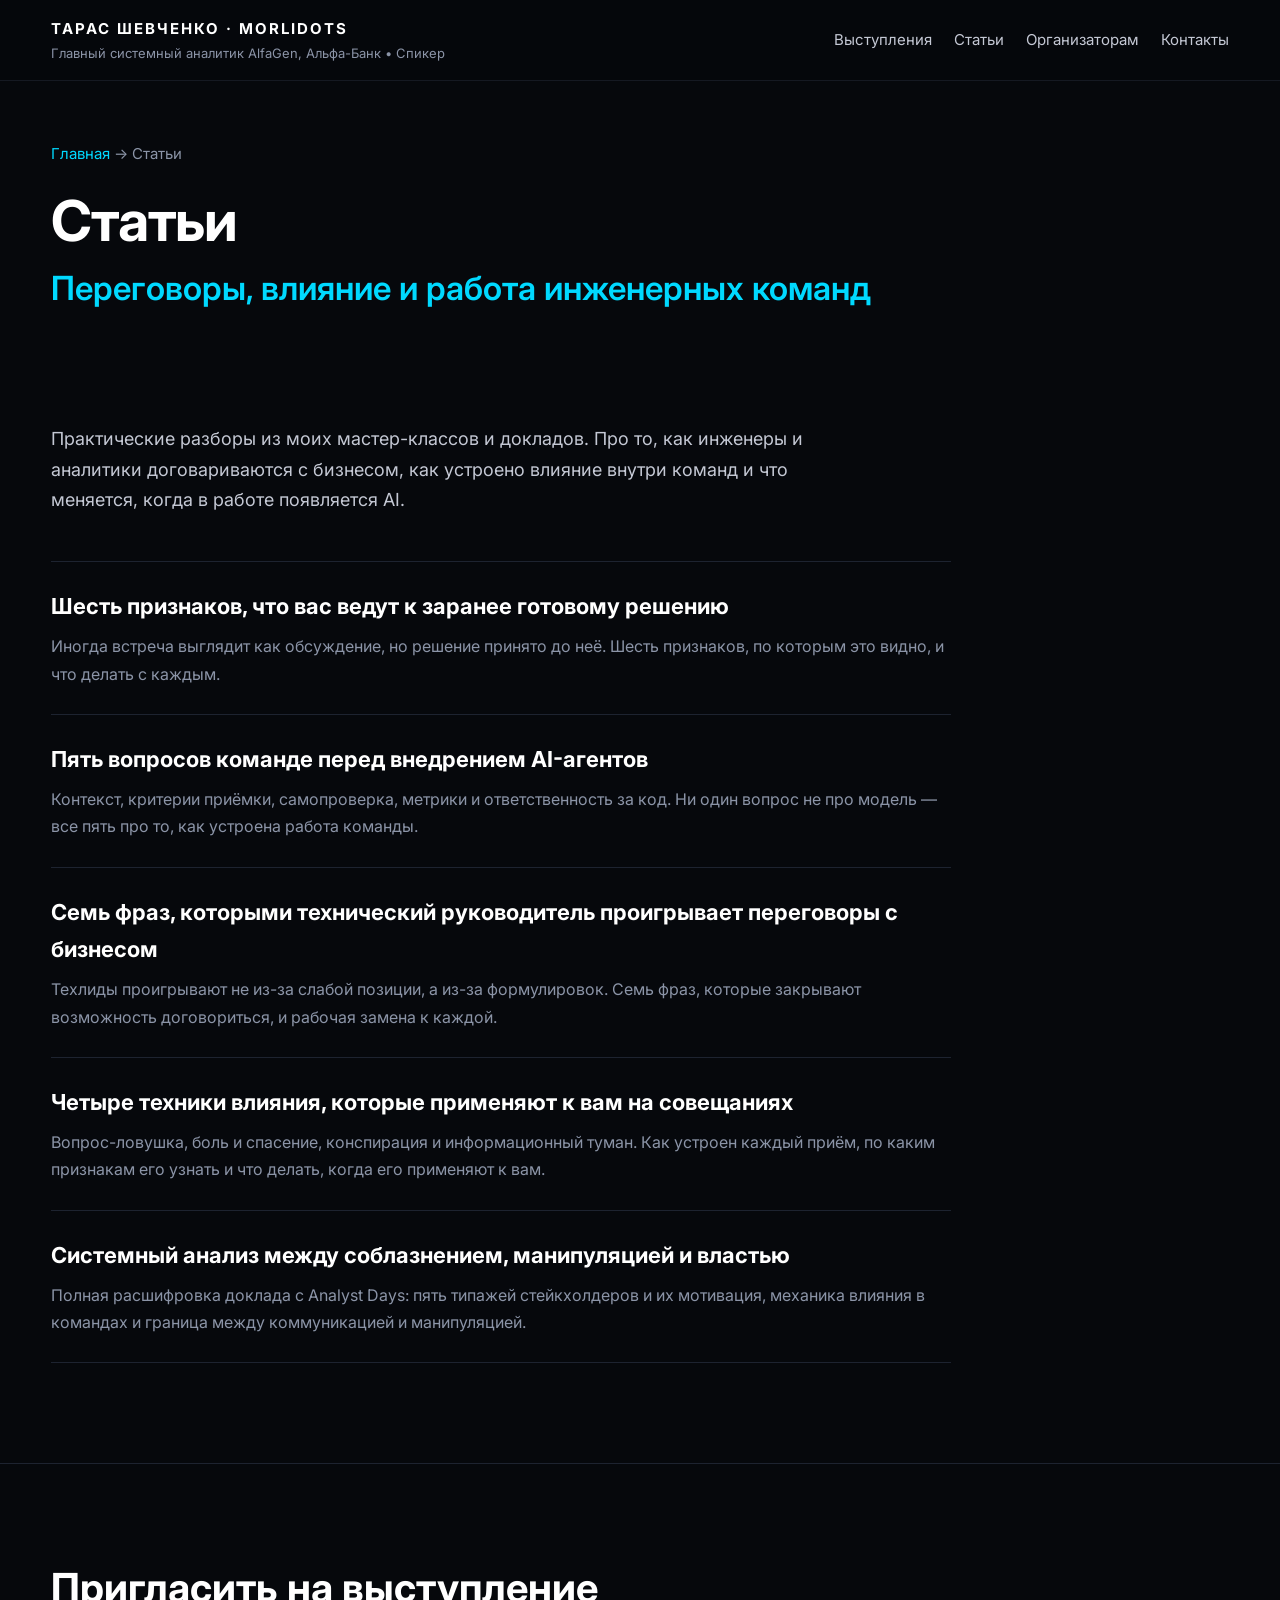
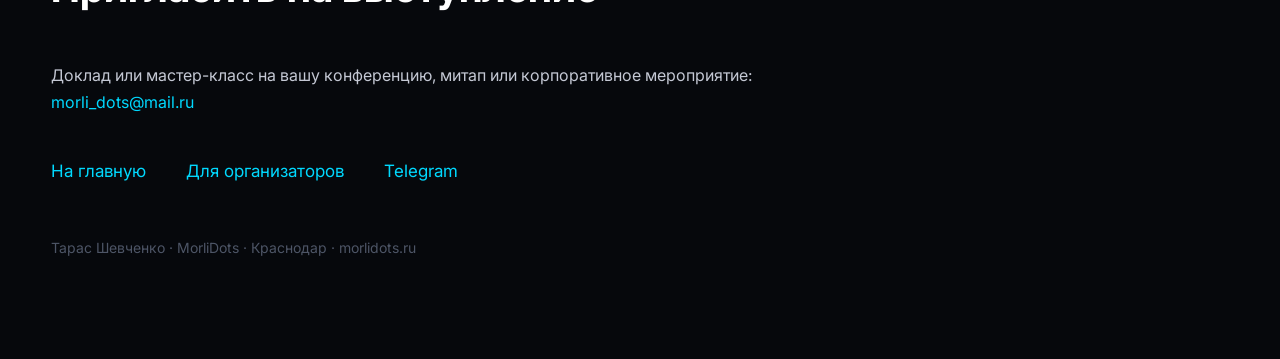
==== commit 07f2b336: "Add files via upload" ====
--- a/articles/index.html
+++ b/articles/index.html
@@ -37,6 +37,16 @@
       "@type": "Article",
       "headline": "Четыре техники влияния, которые применяют к вам на совещаниях",
       "url": "https://morlidots.ru/articles/tehniki-vliyaniya.html"
+    },
+    {
+      "@type": "Article",
+      "headline": "Шесть признаков, что вас ведут к заранее готовому решению",
+      "url": "https://morlidots.ru/articles/gotovoe-reshenie.html"
+    },
+    {
+      "@type": "Article",
+      "headline": "Пять вопросов команде перед внедрением AI-агентов",
+      "url": "https://morlidots.ru/articles/pyat-voprosov-ai-agenty.html"
     },
     {
       "@type": "Article",
@@ -106,12 +116,20 @@
 
     <ul class="article-list">
 
+      <li>
+        <h3><a href="./gotovoe-reshenie.html">Шесть признаков, что вас ведут к заранее готовому решению</a></h3>
+        <p>Иногда встреча выглядит как обсуждение, но решение принято до неё. Шесть признаков, по которым это видно, и что делать с каждым.</p>
+      </li>
+
+      <li>
+        <h3><a href="./pyat-voprosov-ai-agenty.html">Пять вопросов команде перед внедрением AI-агентов</a></h3>
+        <p>Контекст, критерии приёмки, самопроверка, метрики и ответственность за код. Ни один вопрос не про модель — все пять про то, как устроена работа команды.</p>
+      </li>
 
       <li>
         <h3><a href="./sem-fraz-peregovory.html">Семь фраз, которыми технический руководитель проигрывает переговоры с бизнесом</a></h3>
         <p>Техлиды проигрывают не из-за слабой позиции, а из-за формулировок. Семь фраз, которые закрывают возможность договориться, и рабочая замена к каждой.</p>
       </li>
-
 
       <li>
         <h3><a href="./tehniki-vliyaniya.html">Четыре техники влияния, которые применяют к вам на совещаниях</a></h3>
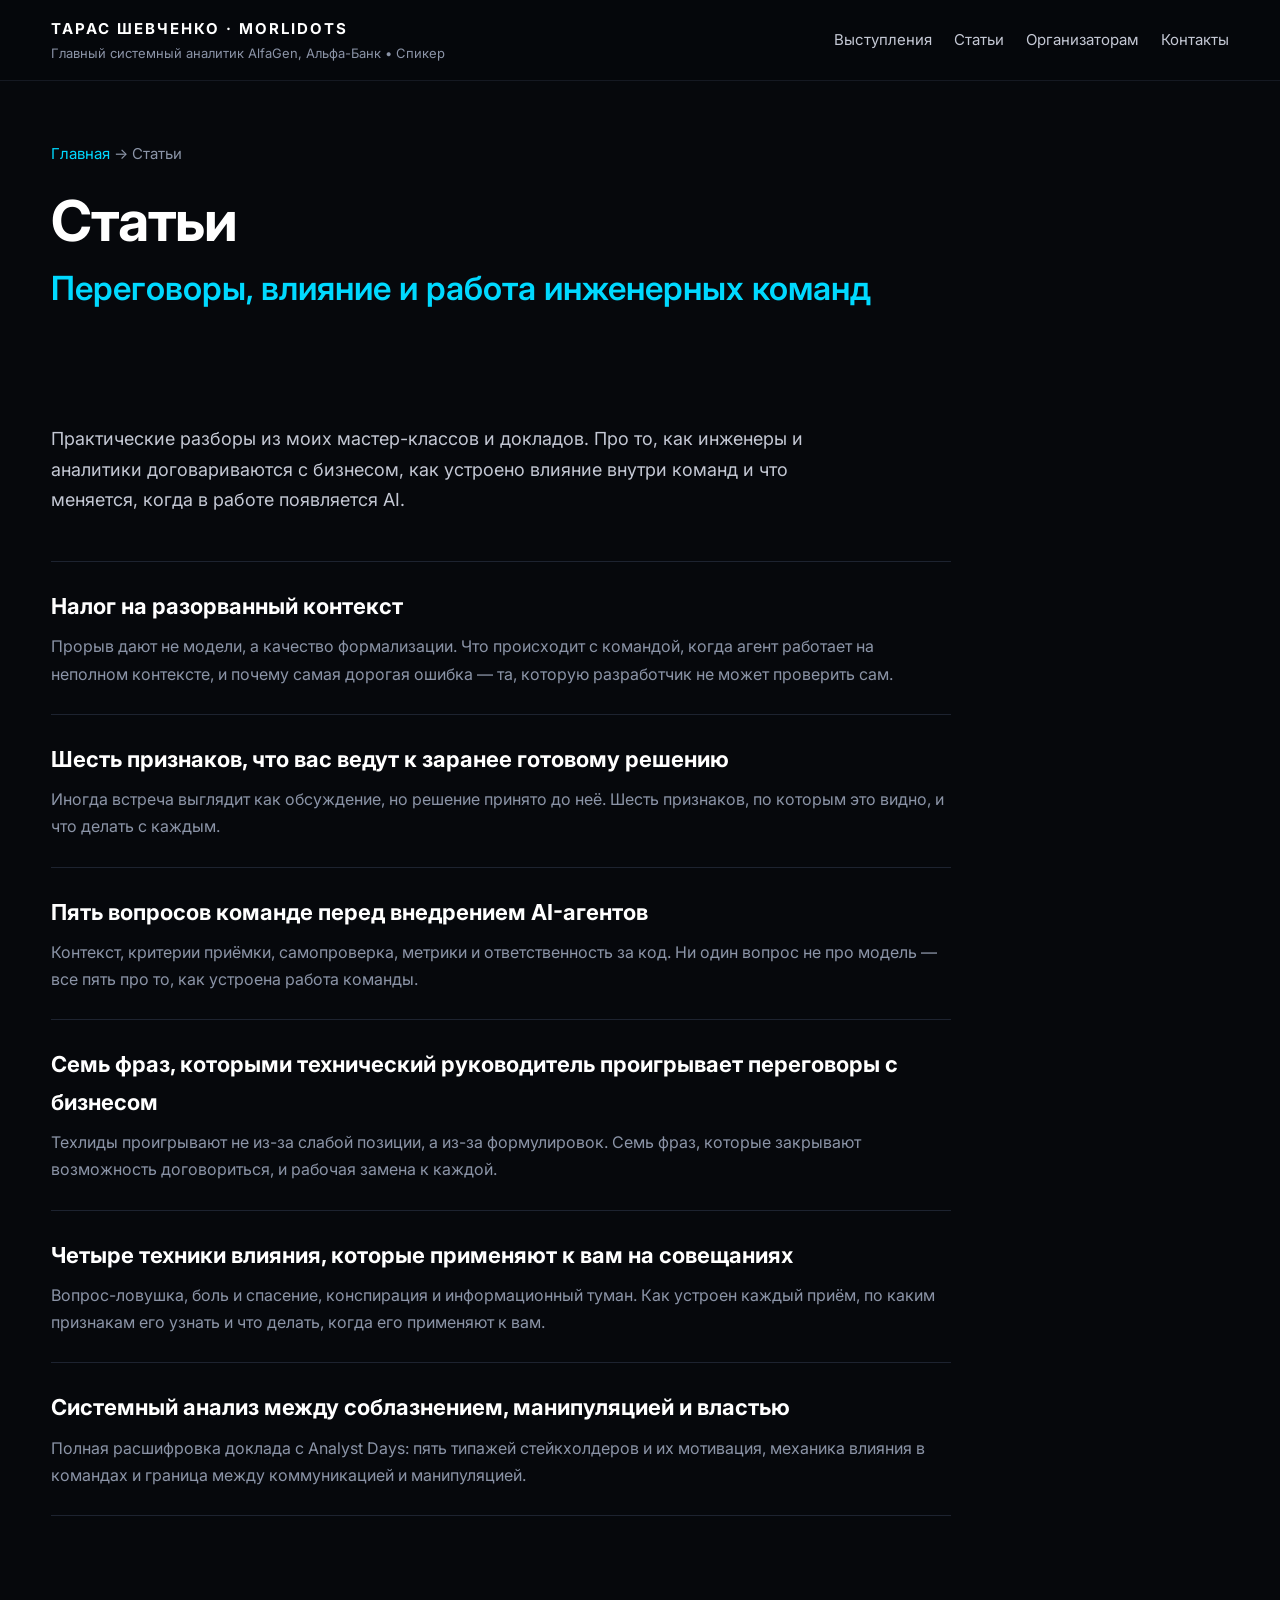
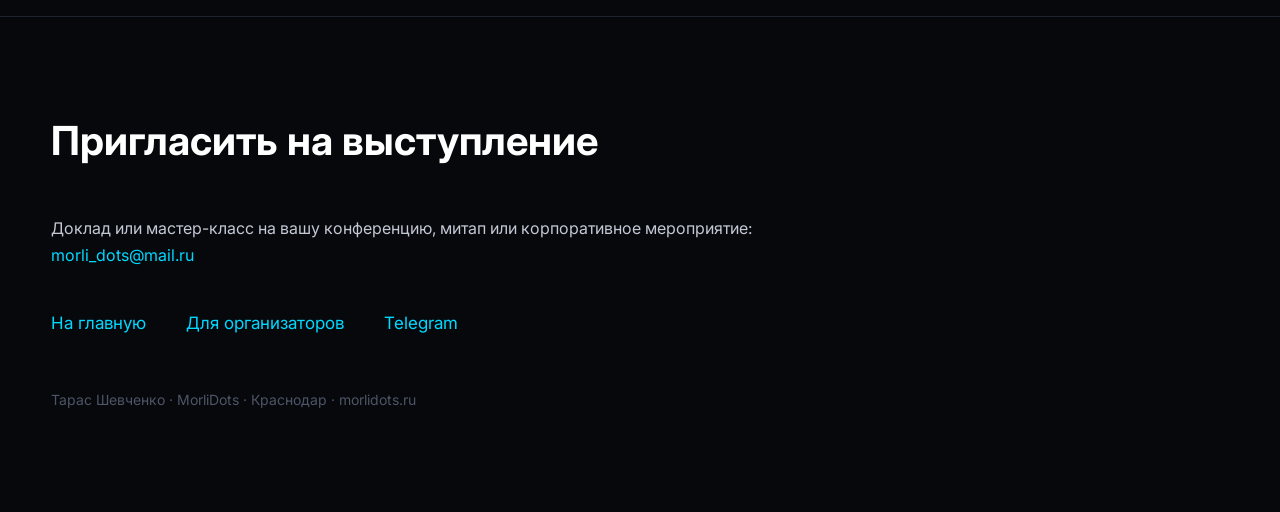
==== commit 78d2ec36: "Add files via upload" ====
--- a/articles/index.html
+++ b/articles/index.html
@@ -47,6 +47,11 @@
       "@type": "Article",
       "headline": "Пять вопросов команде перед внедрением AI-агентов",
       "url": "https://morlidots.ru/articles/pyat-voprosov-ai-agenty.html"
+    },
+    {
+      "@type": "Article",
+      "headline": "Налог на разорванный контекст",
+      "url": "https://morlidots.ru/articles/nalog-na-kontekst.html"
     },
     {
       "@type": "Article",
@@ -117,6 +122,11 @@
     <ul class="article-list">
 
       <li>
+        <h3><a href="./nalog-na-kontekst.html">Налог на разорванный контекст</a></h3>
+        <p>Прорыв дают не модели, а качество формализации. Что происходит с командой, когда агент работает на неполном контексте, и почему самая дорогая ошибка — та, которую разработчик не может проверить сам.</p>
+      </li>
+
+      <li>
         <h3><a href="./gotovoe-reshenie.html">Шесть признаков, что вас ведут к заранее готовому решению</a></h3>
         <p>Иногда встреча выглядит как обсуждение, но решение принято до неё. Шесть признаков, по которым это видно, и что делать с каждым.</p>
       </li>
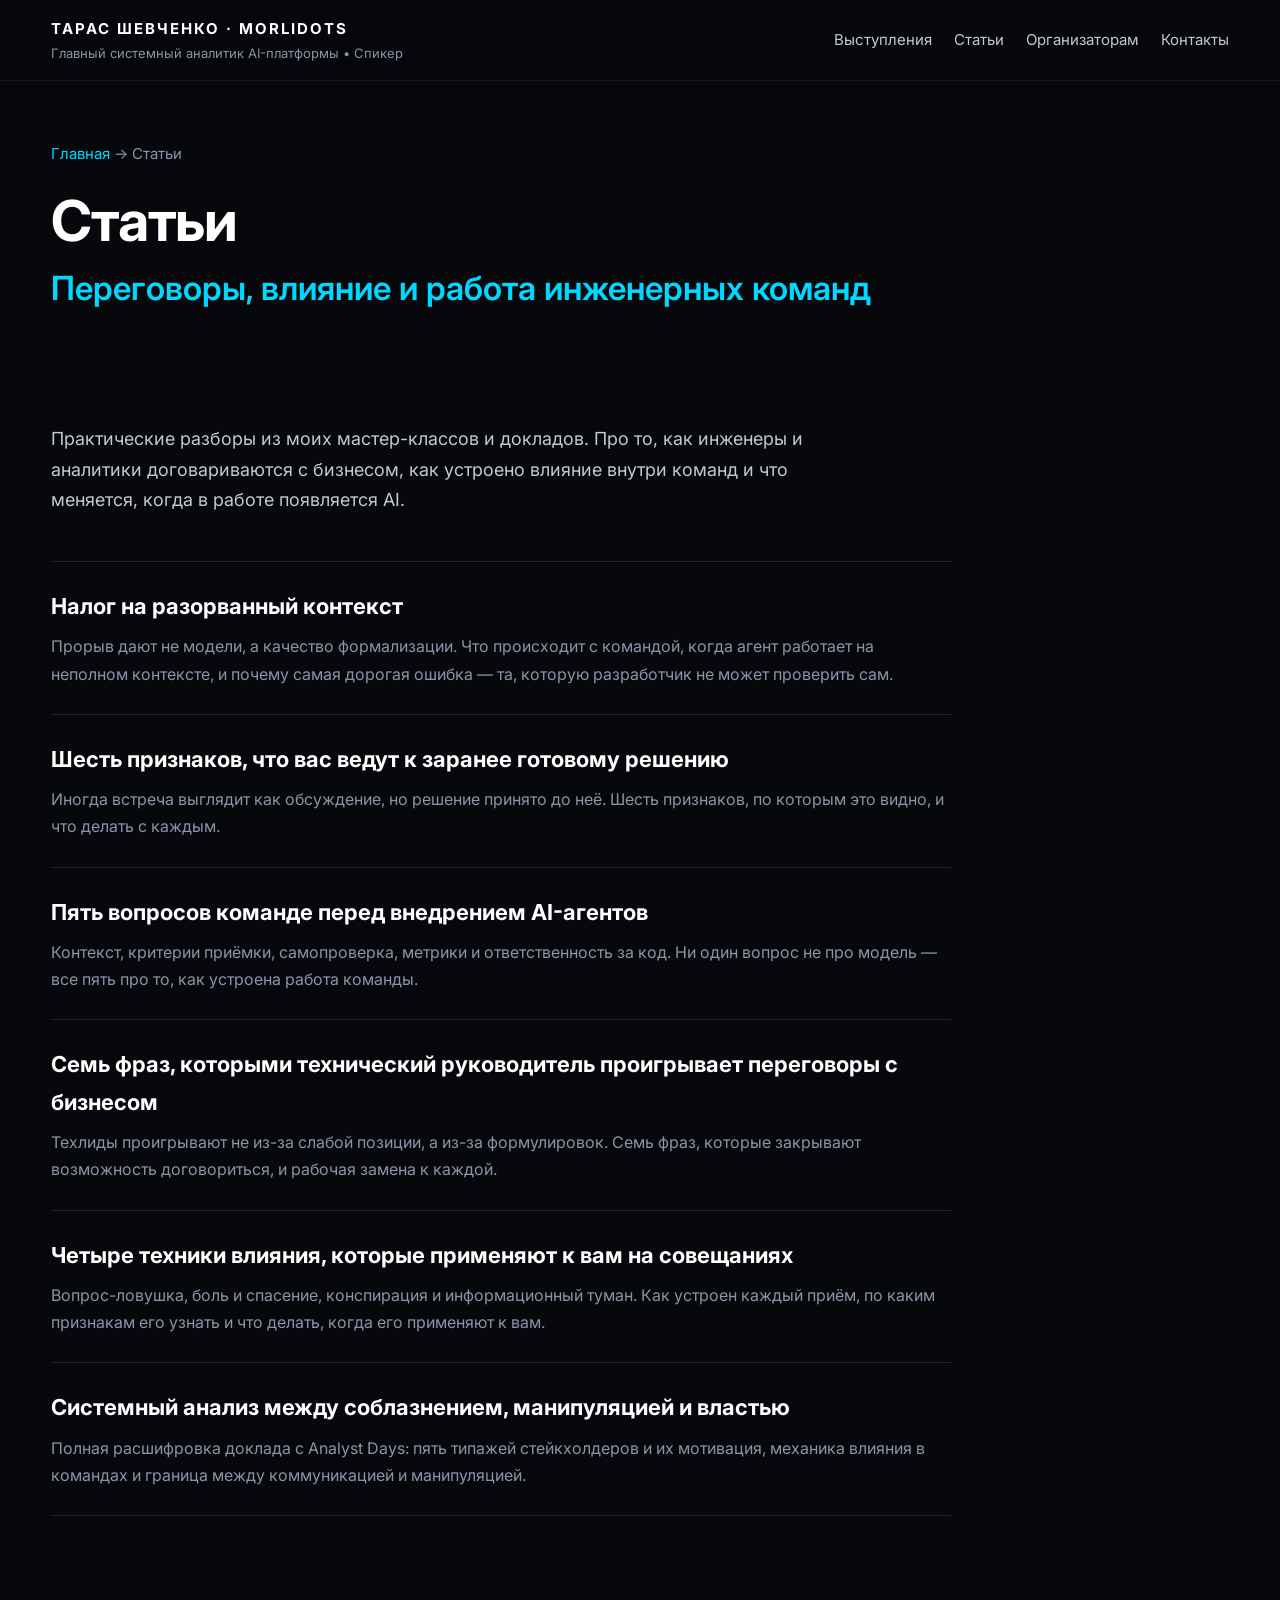
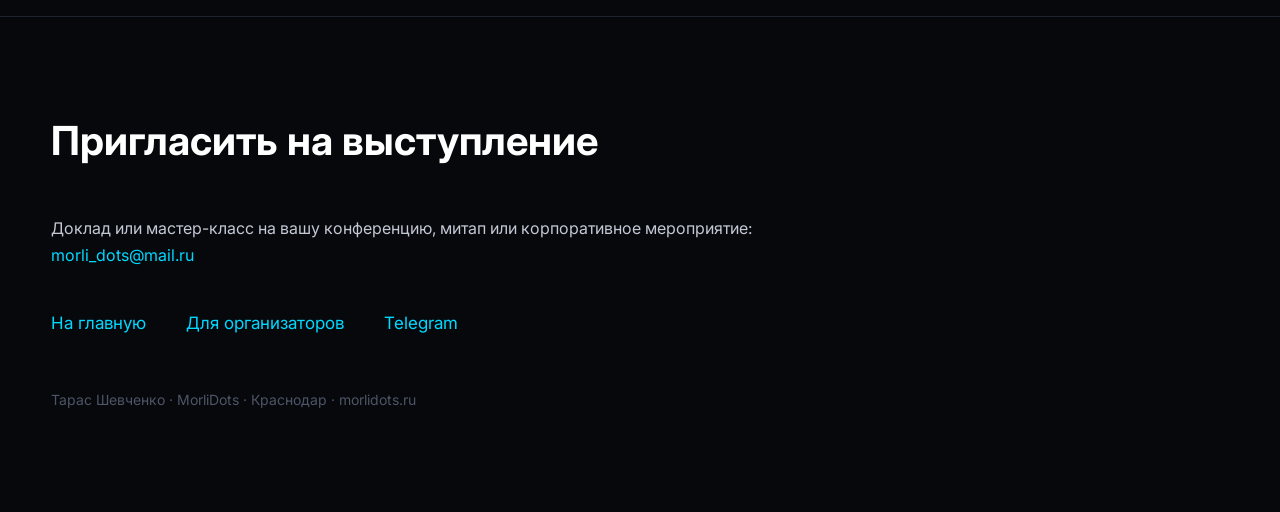
==== commit c4be91e9: "Обновить должность: главный системный аналитик корпоративной AI-платформы, убрать AlfaGen и Альфа-Ба" ====
--- a/articles/index.html
+++ b/articles/index.html
@@ -5,7 +5,7 @@
 <meta name="viewport" content="width=device-width,initial-scale=1">
 
 <title>Статьи о переговорах, требованиях и работе инженерных команд — Тарас Шевченко (MorliDots)</title>
-<meta name="description" content="Статьи и разборы о внутрикорпоративных переговорах, влиянии в рабочих коммуникациях, требованиях и работе инженерных команд в эпоху AI. Автор — Тарас Шевченко, главный системный аналитик AI-платформы, спикер Analyst Days, DevOpsConf и TeamLead Conf.">
+<meta name="description" content="Статьи и разборы о внутрикорпоративных переговорах, влиянии в рабочих коммуникациях, требованиях и работе инженерных команд в эпоху AI. Автор — Тарас Шевченко, главный системный аналитик корпоративной AI-платформы, спикер Analyst Days, DevOpsConf и TeamLead Conf.">
 <link rel="canonical" href="https://morlidots.ru/articles/">
 
 <meta property="og:type" content="website">
@@ -28,9 +28,8 @@
   "url": "https://morlidots.ru/articles/",
   "author": {
     "@type": "Person",
-    "name": "Тарас Шевченко",
-    "alternateName": "MorliDots",
-    "url": "https://morlidots.ru/"
+    "@id": "https://morlidots.ru/#person",
+    "name": "Тарас Шевченко"
   },
   "hasPart": [
     {
@@ -95,7 +94,7 @@
   <div class="container nav">
     <div class="logo">
       <div class="name"><a href="../index.html">ТАРАС ШЕВЧЕНКО · MORLIDOTS</a></div>
-      <div class="role">Главный системный аналитик AlfaGen, Альфа-Банк • Спикер</div>
+      <div class="role">Главный системный аналитик AI-платформы • Спикер</div>
     </div>
     <nav>
       <a href="../index.html#history">Выступления</a>
